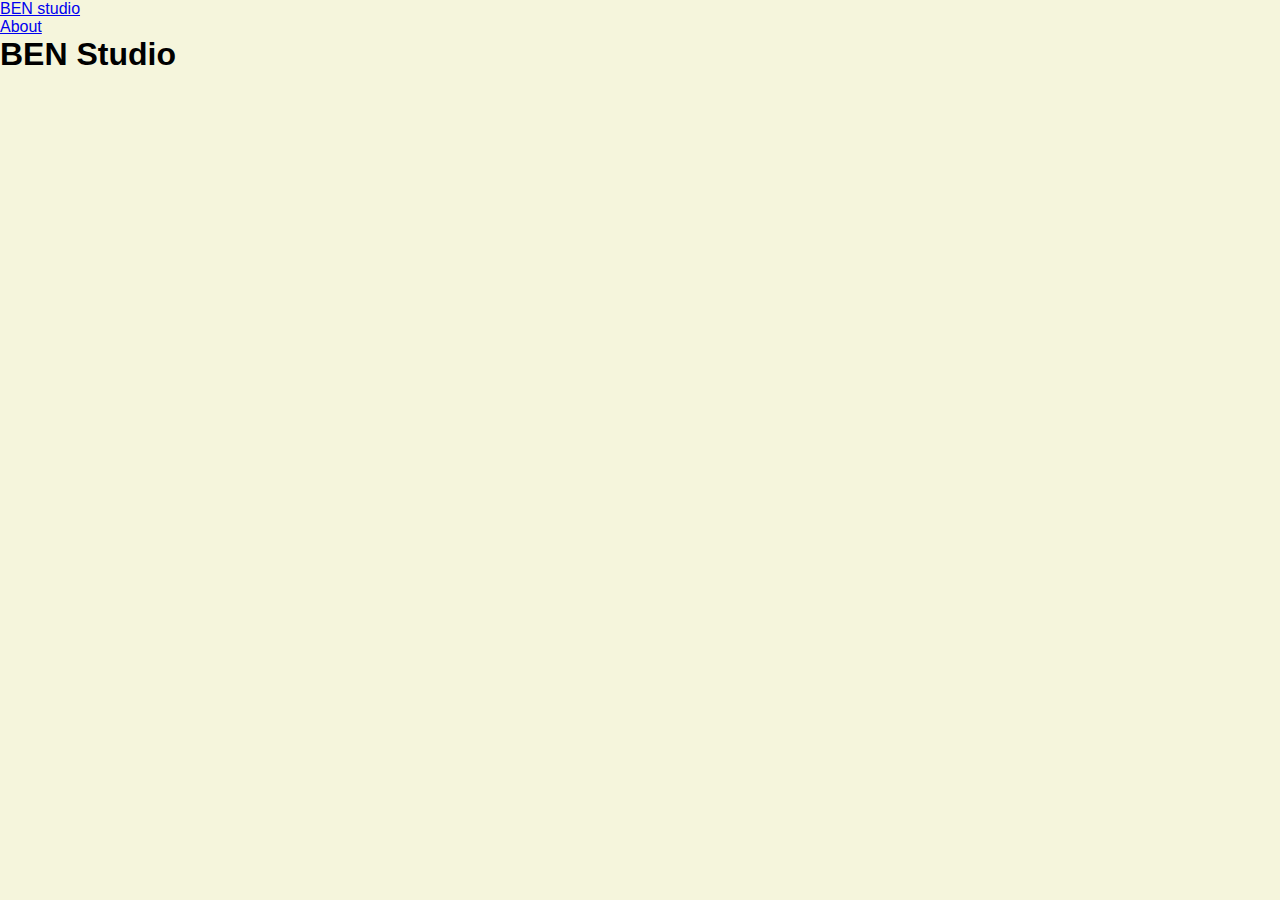
==== website/index.html @ 1950bb91 "website setup" ====
<!DOCTYPE html>
<html lang="en">
  <head>
    <meta charset="UTF-8" />
    <meta name="viewport" content="width=device-width, initial-scale=1.0" />
    <meta http-equiv="X-UA-Compatible" content="ie=edge" />

    <!-- CSS stylesheet(s) -->
    <link rel="stylesheet" type="text/css" href="css/main.css" />
    <title>BEN studio</title>
  </head>
  <body>
    <!-- nav div -->

    <div id="logo">
      <a href="index.html">BEN studio</a>
    </div>

    <nav id="menu">
      <a href="about.html">About</a>
    </nav>

    <!-- header div -->
    <header>
      <section class="largeHeader">
        <h1>BEN Studio</h1>
      </section>
    </header>
  </body>
</html>
---- website/css/main.css ----
/* Import typeface */
@import url("https://fonts.googleapis.com/css2?family=Roboto+Condensed:wght@300;400;700&family=Roboto+Mono:wght@400;500&family=Roboto:wght@500;700&display=swap");

/* page reset */
* {
  padding: 0;
  margin: 0;
  box-sizing: border-box;

  background-color: beige;
  font-family: sans-serif, "Roboto";
}
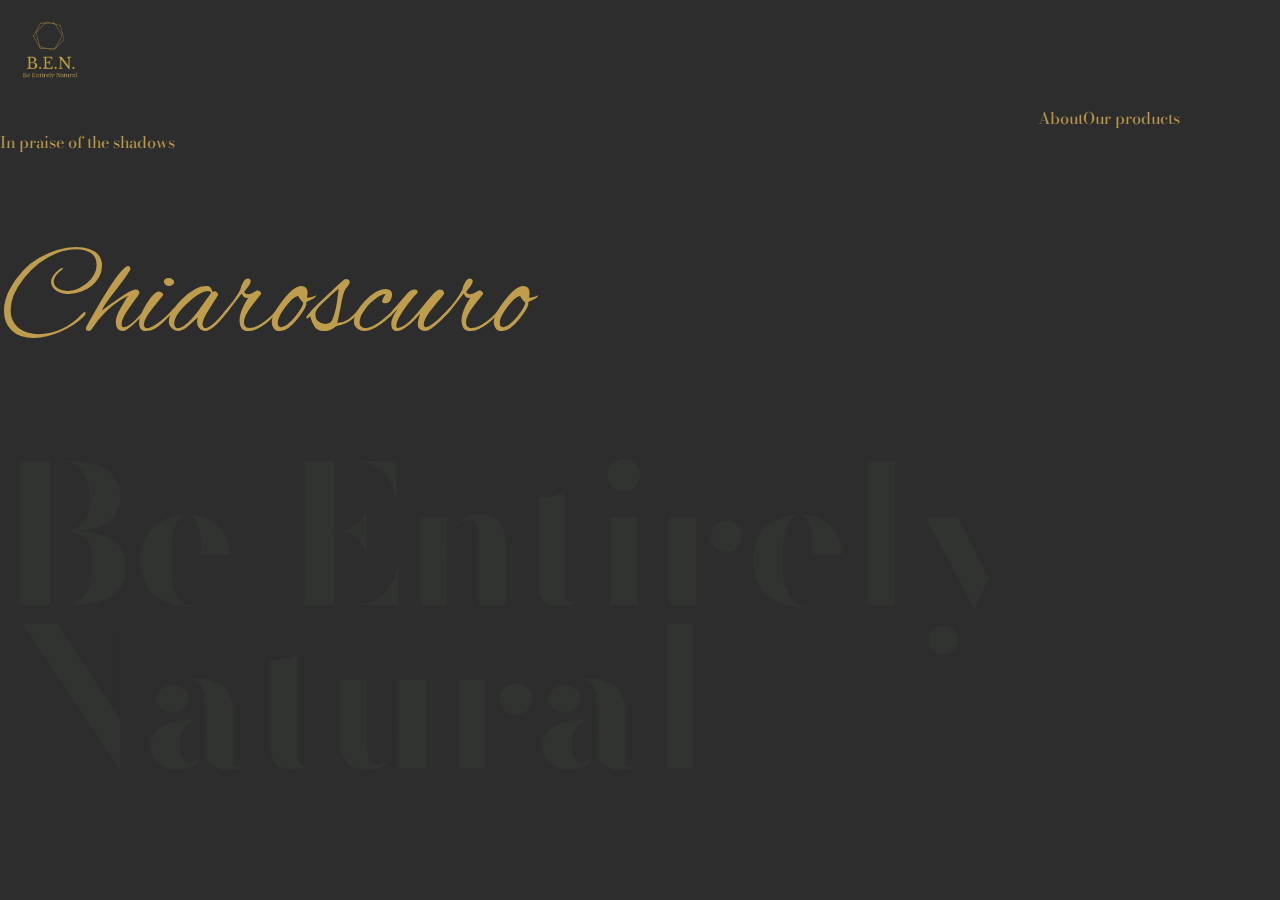
==== commit 800a27dd: "Finalise style" ====
--- a/website/index.html
+++ b/website/index.html
@@ -7,23 +7,37 @@
 
     <!-- CSS stylesheet(s) -->
     <link rel="stylesheet" type="text/css" href="css/main.css" />
+
+    <link rel="icon" type="image/png" href="assets/favicon.png" />
+
     <title>BEN studio</title>
   </head>
   <body>
     <!-- nav div -->
-
     <div id="logo">
-      <a href="index.html">BEN studio</a>
+      <a href="index.html"
+        ><img
+          src="assets/logo.png"
+          alt="logo image"
+          width="100px"
+          height="100px"
+      /></a>
     </div>
-
     <nav id="menu">
       <a href="about.html">About</a>
+      <a href="product.html">Our products</a>
     </nav>
 
     <!-- header div -->
     <header>
       <section class="largeHeader">
-        <h1>BEN Studio</h1>
+        <p>In praise of the shadows</p>
+
+        <h1>Chiaroscuro</h1>
+        <h2 id="bkgText">
+          Be Entirely <br />
+          Natural
+        </h2>
       </section>
     </header>
   </body>
--- a/website/css/main.css
+++ b/website/css/main.css
@@ -1,5 +1,5 @@
 /* Import typeface */
-@import url("https://fonts.googleapis.com/css2?family=Roboto+Condensed:wght@300;400;700&family=Roboto+Mono:wght@400;500&family=Roboto:wght@500;700&display=swap");
+@import url("https://fonts.googleapis.com/css2?family=Alex+Brush&family=Bodoni+Moda:ital,wght@0,400;0,500;0,600;0,700;0,800;0,900;1,400;1,500;1,600;1,700;1,800;1,900&display=swap");
 
 /* page reset */
 * {
@@ -7,6 +7,58 @@
   margin: 0;
   box-sizing: border-box;
 
-  background-color: beige;
-  font-family: sans-serif, "Roboto";
+  background-color: #2c2d2c; /* dark grey */
+  font-family: "Bodoni Moda", serif;
 }
+
+nav {
+  display: flex;
+  align-items: center;
+  justify-content: flex-end;
+  margin-left: 100px;
+  margin-right: 100px;
+}
+
+#logo {
+  justify-content: flex-start;
+  z-index: -1;
+}
+
+nav a:link {
+  color: #bf9d4c; /* gold */
+  text-decoration: none;
+  font-weight: 200;
+}
+
+nav a:visited {
+  color: #bf9d4c; /* gold */
+  text-decoration: none;
+}
+nav a:hover {
+  color: #bf9d4c; /* gold */
+  text-decoration: underline;
+}
+
+.largeHeader {
+  display: grid;
+  text-decoration: none;
+  width: 100%;
+  height: 80vh;
+}
+
+.largeHeader h1 {
+  font-size: 8rem;
+  font-weight: normal;
+  font-family: "Alex Brush", cursive;
+  color: #bf9d4c; /* gold */
+}
+
+.largeHeader p {
+  color: #bf9d4c; /* gold */
+}
+
+#bkgText {
+  line-height: 85%;
+  font-size: 12rem;
+  color: rgba(141, 161, 115, 0.06);
+}
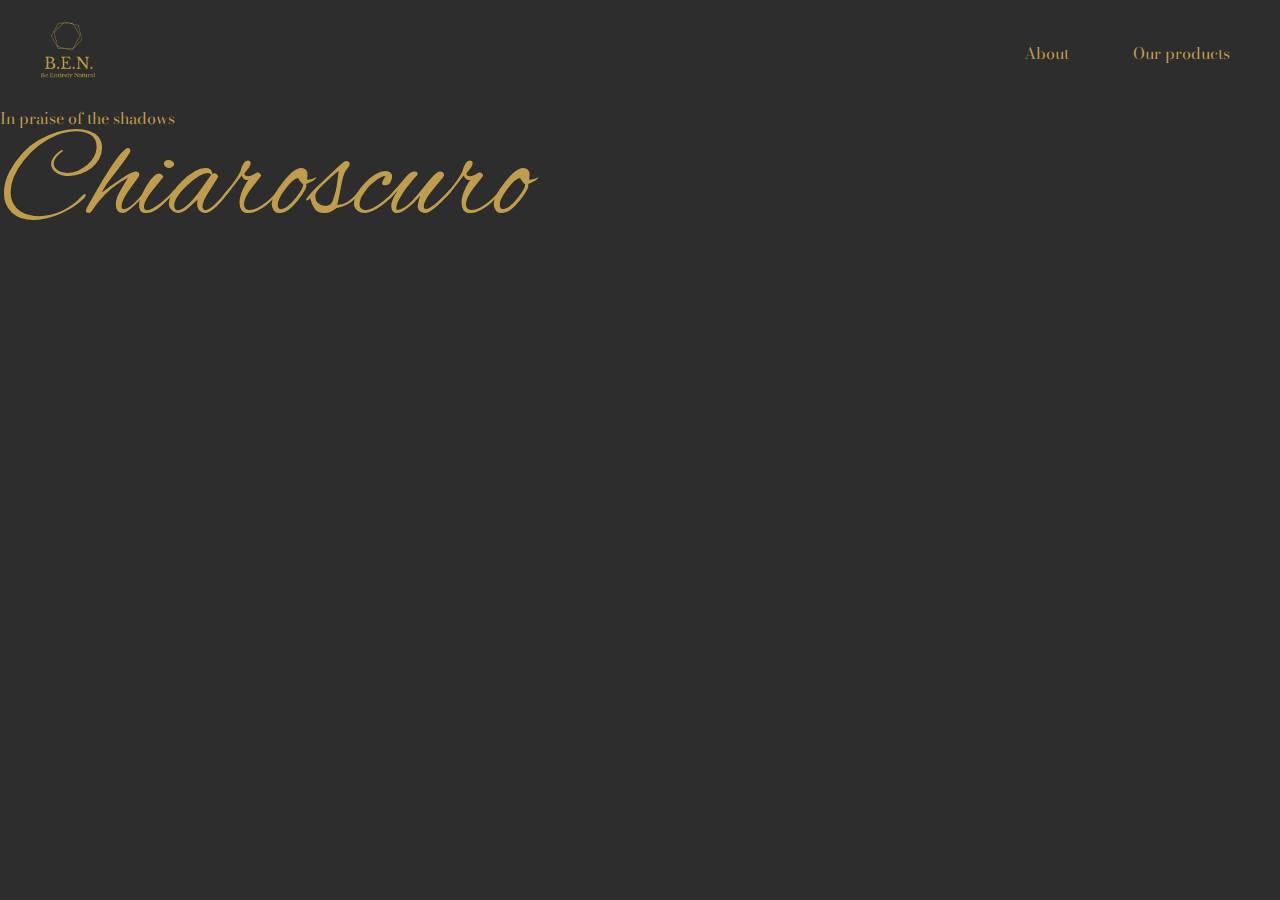
==== commit f0c484fa: "added background" ====
--- a/website/index.html
+++ b/website/index.html
@@ -14,30 +14,36 @@
   </head>
   <body>
     <!-- nav div -->
-    <div id="logo">
-      <a href="index.html"
-        ><img
-          src="assets/logo.png"
-          alt="logo image"
-          width="100px"
-          height="100px"
-      /></a>
-    </div>
-    <nav id="menu">
-      <a href="about.html">About</a>
-      <a href="product.html">Our products</a>
+
+    <nav>
+      <div id="menu">
+        <div id="logo">
+          <a href="index.html"
+            ><img
+              src="assets/logo.png"
+              alt="logo image"
+              width="100px"
+              height="100px"
+          /></a>
+        </div>
+        <ul>
+          <li>
+            <a href="about.html">About</a>
+          </li>
+          <li>
+            <a href="product.html">Our products</a>
+          </li>
+        </ul>
+      </div>
     </nav>
 
     <!-- header div -->
     <header>
       <section class="largeHeader">
+        <!-- <img id="bkgText" src="assets/bkg_text.svg" alt="Be Entirely Natural" /> -->
         <p>In praise of the shadows</p>
 
         <h1>Chiaroscuro</h1>
-        <h2 id="bkgText">
-          Be Entirely <br />
-          Natural
-        </h2>
       </section>
     </header>
   </body>
--- a/website/css/main.css
+++ b/website/css/main.css
@@ -7,23 +7,37 @@
   margin: 0;
   box-sizing: border-box;
 
-  background-color: #2c2d2c; /* dark grey */
+  /*dark grey */
   font-family: "Bodoni Moda", serif;
 }
 
-nav {
-  display: flex;
-  align-items: center;
-  justify-content: flex-end;
-  margin-left: 100px;
-  margin-right: 100px;
+body {
+  background-color: #2c2d2c;
 }
 
 #logo {
+  margin-right: 70%;
   justify-content: flex-start;
   z-index: -1;
 }
 
+#menu {
+  display: flex;
+  align-items: center;
+  justify-content: flex-end;
+}
+
+ul {
+  list-style-type: none;
+  margin: 0;
+  padding: 0;
+}
+
+li {
+  margin-left: 10px;
+  margin-right: 50px;
+  display: inline;
+}
 nav a:link {
   color: #bf9d4c; /* gold */
   text-decoration: none;
@@ -41,24 +55,25 @@
 
 .largeHeader {
   display: grid;
+  background-image: url("/assets/bkg_text.svg");
+  background-repeat: no-repeat;
+
   text-decoration: none;
   width: 100%;
-  height: 80vh;
+  height: 70vh;
 }
 
 .largeHeader h1 {
+  position: absolute;
   font-size: 8rem;
   font-weight: normal;
   font-family: "Alex Brush", cursive;
   color: #bf9d4c; /* gold */
 }
-
 .largeHeader p {
   color: #bf9d4c; /* gold */
 }
 
 #bkgText {
-  line-height: 85%;
-  font-size: 12rem;
-  color: rgba(141, 161, 115, 0.06);
+  z-index: -6;
 }
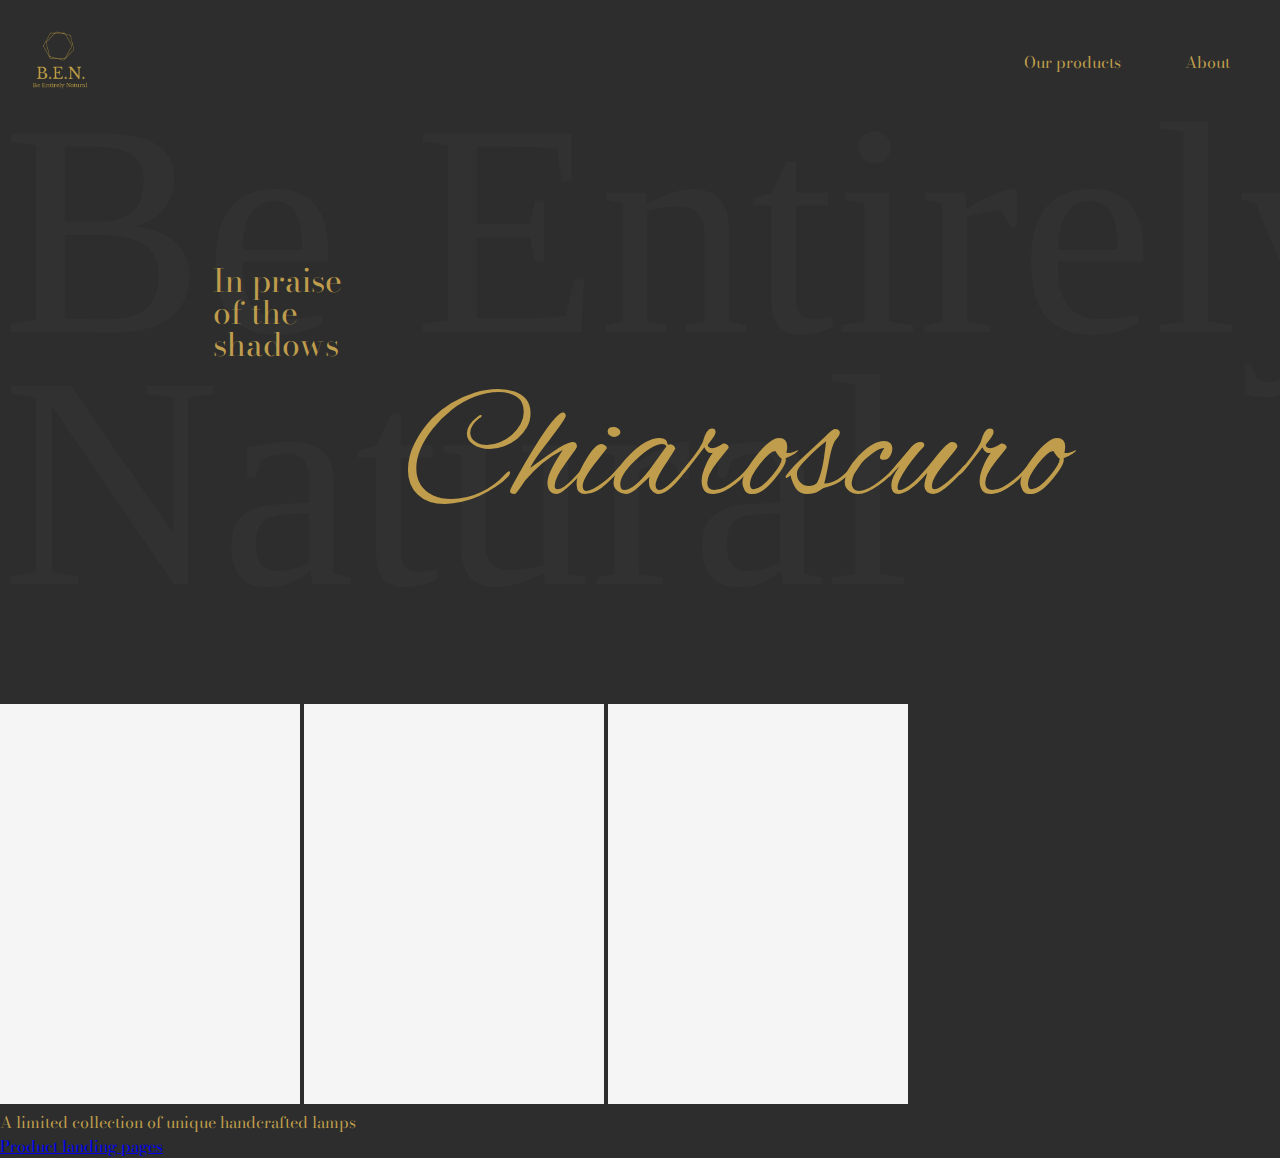
==== commit 17fb2e46: "landing pages" ====
--- a/website/index.html
+++ b/website/index.html
@@ -15,23 +15,25 @@
   <body>
     <!-- nav div -->
 
+    <div id="logo">
+      <a href="index.html"
+        ><img
+          src="assets/logo.png"
+          alt="logo image"
+          width="100px"
+          height="100px"
+        />
+      </a>
+    </div>
+
     <nav>
       <div id="menu">
-        <div id="logo">
-          <a href="index.html"
-            ><img
-              src="assets/logo.png"
-              alt="logo image"
-              width="100px"
-              height="100px"
-          /></a>
-        </div>
         <ul>
           <li>
-            <a href="about.html">About</a>
+            <a href="product.html">Our products</a>
           </li>
           <li>
-            <a href="product.html">Our products</a>
+            <a href="about.html">About</a>
           </li>
         </ul>
       </div>
@@ -40,11 +42,28 @@
     <!-- header div -->
     <header>
       <section class="largeHeader">
-        <!-- <img id="bkgText" src="assets/bkg_text.svg" alt="Be Entirely Natural" /> -->
-        <p>In praise of the shadows</p>
+        <img id="bkgText" src="assets/bkg_text.svg" alt="Be Entirely Natural" />
+
+        <p>
+          In praise <br />
+          of the <br />
+          shadows
+        </p>
 
         <h1>Chiaroscuro</h1>
       </section>
     </header>
+
+    <!-- product section -->
+    <section class="productSection">
+      <img id="lamp3" src="assets/placeholderImg.png" alt="" />
+      <img id="lamp2" src="assets/placeholderImg.png" alt="" />
+      <img id="lamp3" src="assets/placeholderImg.png" alt="" />
+      <p>A limited collection of unique handcrafted lamps</p>
+    </section>
+
+    <footer>
+      <a href="houyi_landpage.html"> Product landing pages </a>
+    </footer>
   </body>
 </html>
--- a/website/css/main.css
+++ b/website/css/main.css
@@ -16,12 +16,16 @@
 }
 
 #logo {
-  margin-right: 70%;
+  position: absolute;
+  left: 10px;
+  top: 10px;
+
   justify-content: flex-start;
-  z-index: -1;
+  z-index: 99;
 }
 
 #menu {
+  margin-top: 50px;
   display: flex;
   align-items: center;
   justify-content: flex-end;
@@ -55,25 +59,134 @@
 
 .largeHeader {
   display: grid;
-  background-image: url("/assets/bkg_text.svg");
-  background-repeat: no-repeat;
-
-  text-decoration: none;
+  grid-template-columns: 1fr 1fr 1fr 1fr 1fr 1fr;
+  grid-template-rows: 1fr 1fr 1fr 1fr;
   width: 100%;
   height: 70vh;
 }
 
 .largeHeader h1 {
-  position: absolute;
-  font-size: 8rem;
   font-weight: normal;
   font-family: "Alex Brush", cursive;
   color: #bf9d4c; /* gold */
+
+  grid-column: 3/6;
+  grid-row: 3/4;
+
+  display: flex;
+  align-items: flex-end;
+  justify-content: flex-end;
 }
+
 .largeHeader p {
+  color: #bf9d4c; /* gold */
+  grid-column: 2/3;
+  grid-row: 2/3;
+  line-height: 1em;
+
+  display: flex;
+  align-items: flex-end;
+}
+
+#bkgText {
+  grid-column: 1/7;
+  grid-row: 1/6;
+  /* margin-top: 50px; */
+  z-index: -6;
+}
+
+.productSection p {
   color: #bf9d4c; /* gold */
 }
 
-#bkgText {
-  z-index: -6;
+section.productGrid {
+  margin-top: 100px;
+  width: 100%;
+  min-height: 100vh;
+  height: auto;
+
+  display: flex;
+  flex-flow: row wrap;
 }
+
+.productSection img {
+  width: 300px;
+  height: 400px;
+}
+
+.productSection h1 {
+  margin-bottom: 10%;
+}
+
+/* Media Query
+ */
+
+/* Smartphones (portrait and landscape) ----------- */
+@media only screen and (min-device-width: 320px) and (max-device-width: 480px) {
+  .largeHeader {
+    height: 30vh;
+  }
+
+  .largeHeader h1 {
+    font-size: 3.5rem;
+  }
+
+  .largeHeader p {
+    font-size: 0.75rem;
+  }
+
+  #bkgText {
+    margin-top: 10px;
+  }
+
+  .productGrid figure {
+    flex: 1 100%;
+    margin: 5% 20% 2.5% 20%;
+  }
+}
+
+/* iPads (portrait and landscape) ----------- */
+@media only screen and (min-device-width: 768px) and (max-device-width: 1024px) {
+  .largeHeader {
+    height: 30vh;
+  }
+
+  .largeHeader h1 {
+    font-size: 6rem;
+  }
+
+  .largeHeader p {
+    font-size: 1.5rem;
+  }
+
+  #bkgText {
+    margin-top: 20px;
+  }
+
+  #ProductHeader {
+    margin-top: 300px;
+    margin-bottom: 100px;
+  }
+  .productGrid figure {
+    flex: 1 30%;
+    margin: 5% 1% 5% 1%;
+  }
+}
+
+/* Desktops and laptops ----------- */
+@media only screen and (min-width: 1224px) {
+  .largeHeader h1 {
+    font-size: 10rem;
+  }
+
+  .largeHeader p {
+    font-size: 2rem;
+  }
+}
+
+/* Large screens ----------- */
+@media only screen and (min-width: 1824px) {
+  .largeHeader h1 {
+    font-size: 17rem;
+  }
+}
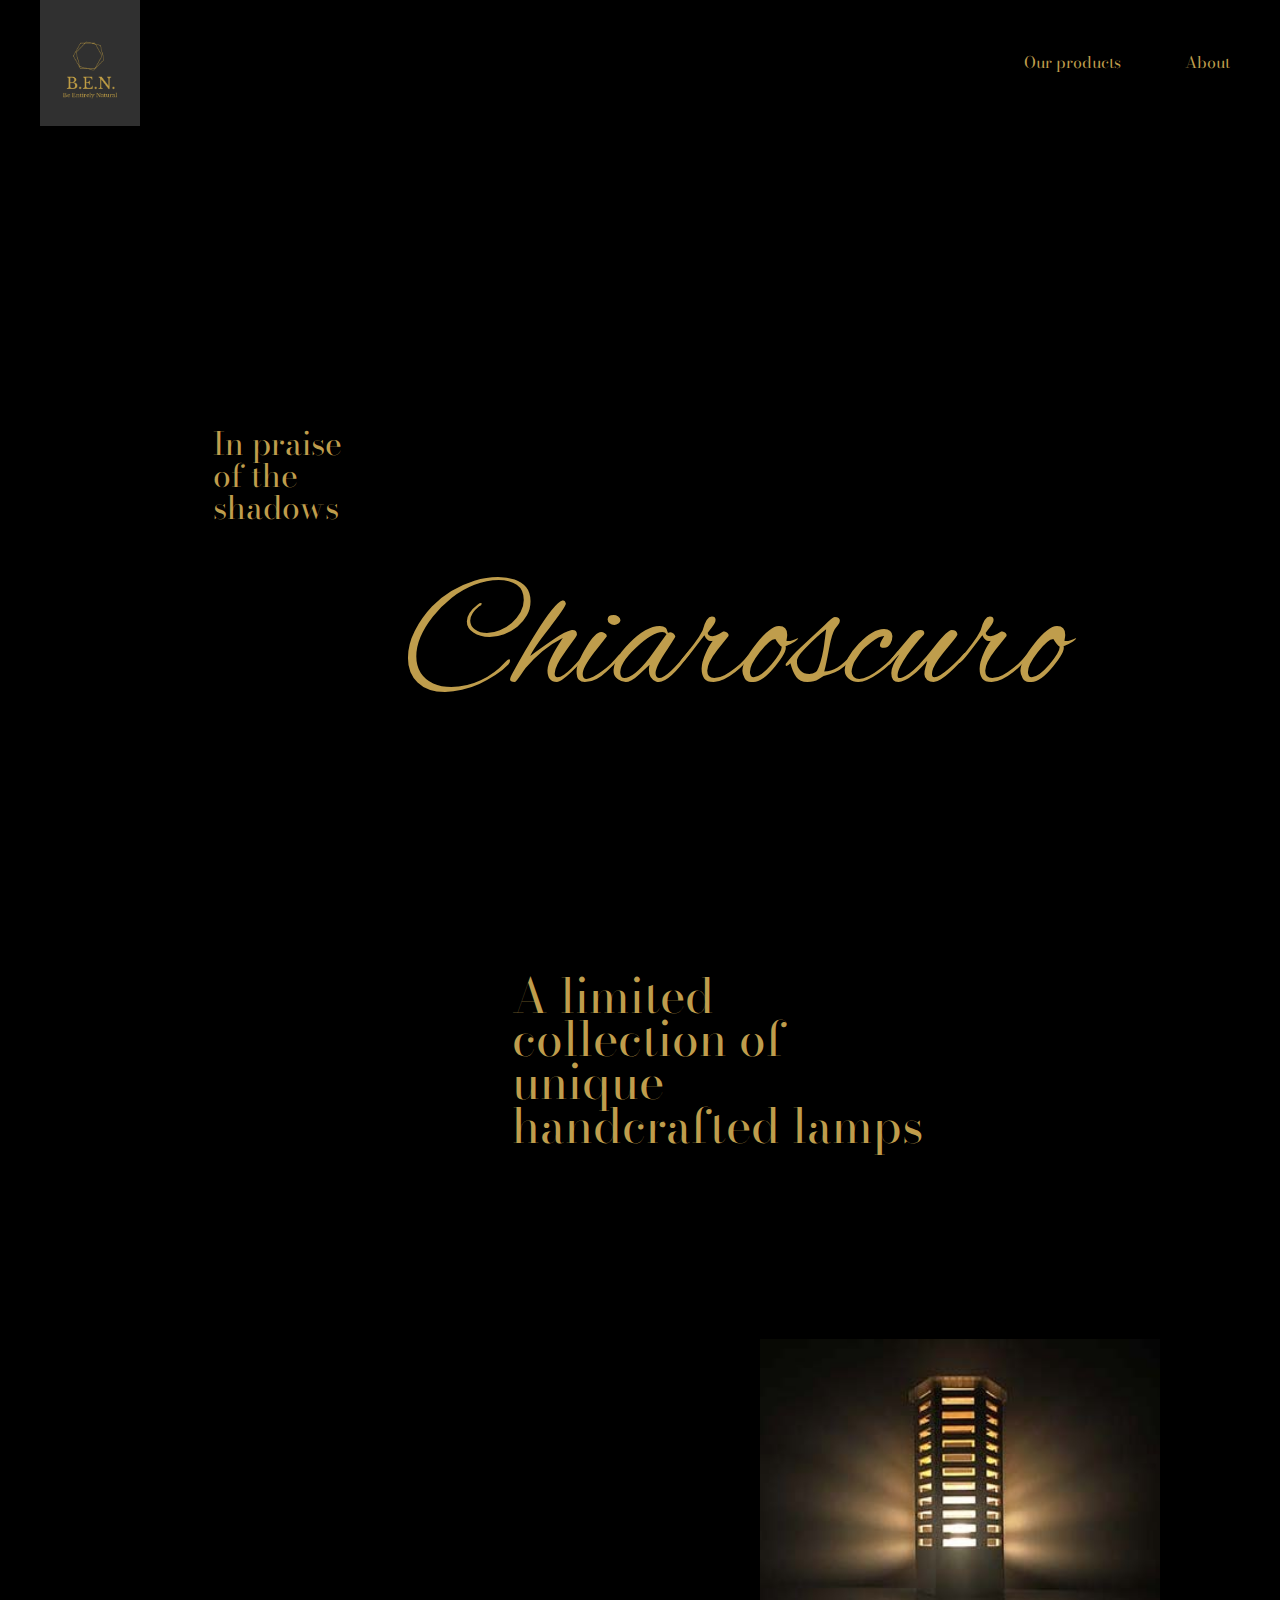
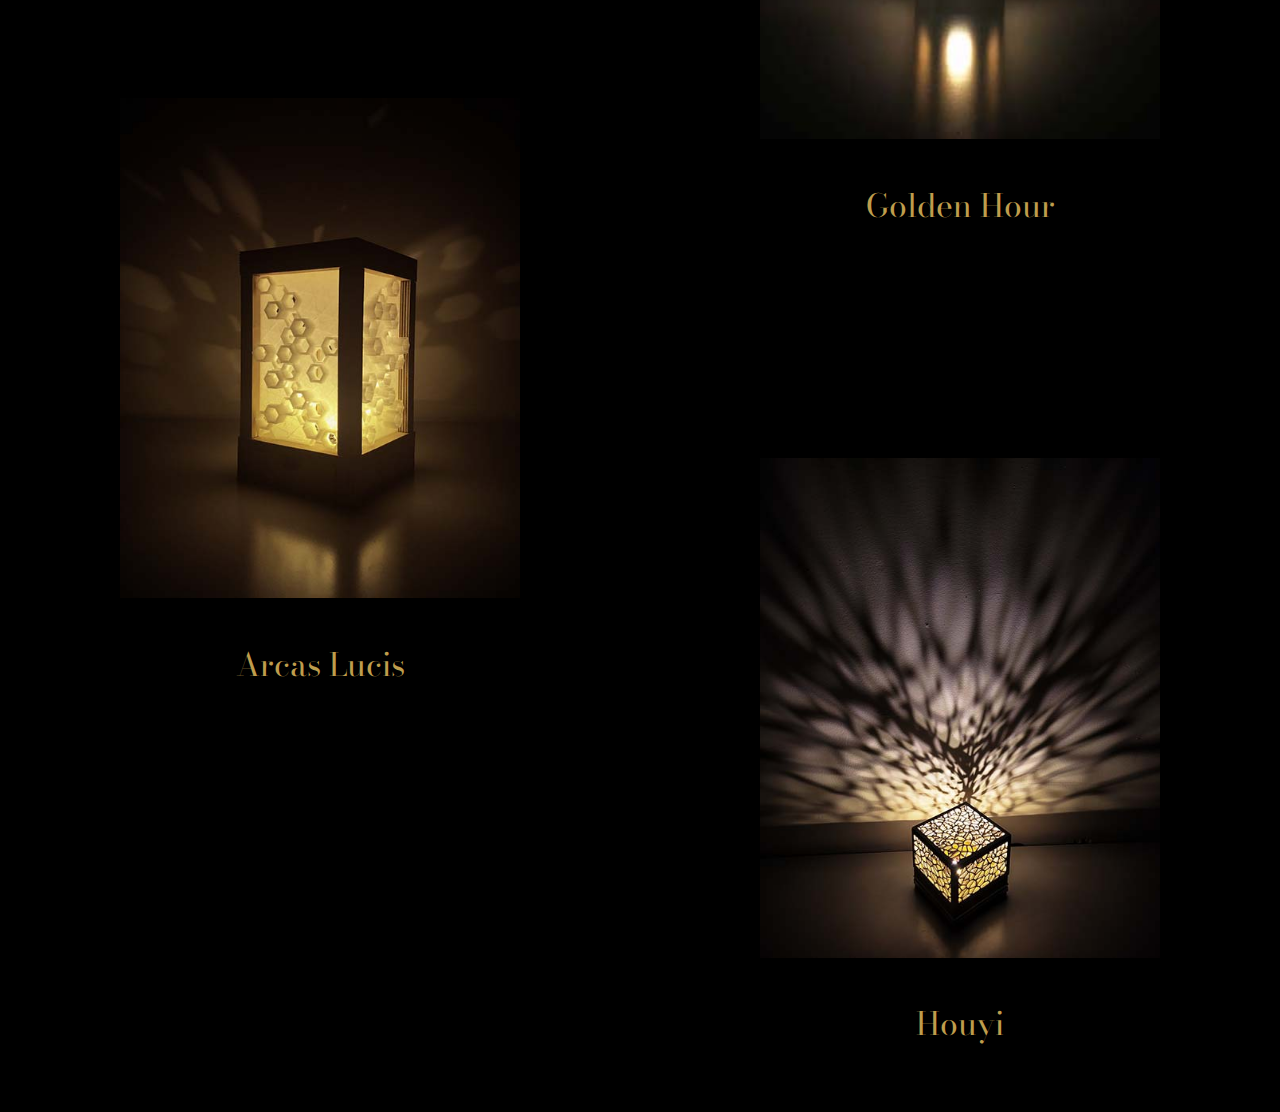
==== commit b4bed350: "updates" ====
--- a/website/index.html
+++ b/website/index.html
@@ -42,7 +42,7 @@
     <!-- header div -->
     <header>
       <section class="largeHeader">
-        <img id="bkgText" src="assets/bkg_text.svg" alt="Be Entirely Natural" />
+        <!-- <img id="bkgText" src="assets/bkg_text.svg" alt="Be Entirely Natural" /> -->
 
         <p>
           In praise <br />
@@ -56,14 +56,35 @@
 
     <!-- product section -->
     <section class="productSection">
-      <img id="lamp3" src="assets/placeholderImg.png" alt="" />
-      <img id="lamp2" src="assets/placeholderImg.png" alt="" />
-      <img id="lamp3" src="assets/placeholderImg.png" alt="" />
-      <p>A limited collection of unique handcrafted lamps</p>
+      <p>
+        A limited <br />
+        collection of <br />unique <br />handcrafted lamps
+      </p>
+
+      <div class="pics">
+        <figure id="golden">
+          <a href="goldenHour.html">
+            <img src="assets/lamp7.jpg" alt="Golden Hour lamp image" />
+            <figcaption>Golden Hour</figcaption>
+          </a>
+        </figure>
+
+        <figure id="arcas">
+          <a href="arcasLucis.html">
+            <img src="assets/lamp6.jpg" alt="Arcas Lucis lamp image" />
+            <figcaption>Arcas Lucis</figcaption>
+          </a>
+        </figure>
+
+        <figure id="houyi">
+          <a href="houyi.html">
+            <img src="assets/lamp2.jpg" alt="Houyi lamp image" />
+            <figcaption>Houyi</figcaption>
+          </a>
+        </figure>
+      </div>
     </section>
 
-    <footer>
-      <a href="houyi_landpage.html"> Product landing pages </a>
-    </footer>
+    <footer></footer>
   </body>
 </html>
--- a/website/css/main.css
+++ b/website/css/main.css
@@ -12,13 +12,14 @@
 }
 
 body {
-  background-color: #2c2d2c;
+  background-color: black;
 }
 
 #logo {
   position: absolute;
-  left: 10px;
-  top: 10px;
+  left: 5px;
+  top: 0px;
+  padding-top: 20px;
 
   justify-content: flex-start;
   z-index: 99;
@@ -42,17 +43,17 @@
   margin-right: 50px;
   display: inline;
 }
-nav a:link {
+a:link {
   color: #bf9d4c; /* gold */
   text-decoration: none;
   font-weight: 200;
 }
 
-nav a:visited {
+a:visited {
   color: #bf9d4c; /* gold */
   text-decoration: none;
 }
-nav a:hover {
+a:hover {
   color: #bf9d4c; /* gold */
   text-decoration: underline;
 }
@@ -97,25 +98,12 @@
 
 .productSection p {
   color: #bf9d4c; /* gold */
-}
-
-section.productGrid {
-  margin-top: 100px;
-  width: 100%;
-  min-height: 100vh;
-  height: auto;
-
-  display: flex;
-  flex-flow: row wrap;
-}
-
-.productSection img {
-  width: 300px;
-  height: 400px;
-}
-
-.productSection h1 {
-  margin-bottom: 10%;
+  line-height: 0.9;
+}
+
+.pics figcaption {
+  text-align: center;
+  color: #bf9d4c; /* gold */
 }
 
 /* Media Query
@@ -124,7 +112,9 @@
 /* Smartphones (portrait and landscape) ----------- */
 @media only screen and (min-device-width: 320px) and (max-device-width: 480px) {
   .largeHeader {
-    height: 30vh;
+    height: 40vh;
+    background-image: url("/assets/bkg_text_mobile.svg");
+    background-repeat: no-repeat;
   }
 
   .largeHeader h1 {
@@ -139,16 +129,45 @@
     margin-top: 10px;
   }
 
-  .productGrid figure {
+  .pics img {
+    width: 300px;
+    height: 400px;
+  }
+
+  .pics figure {
+    display: flex;
+    align-items: center;
+    justify-content: center;
+
+    flex-flow: row wrap;
     flex: 1 100%;
-    margin: 5% 20% 2.5% 20%;
+    margin: 5% 2.5% 5% 2.5%;
+  }
+
+  .pics figcaption {
+    text-align: center;
+    color: #bf9d4c; /* gold */
+    padding: 2.5%;
   }
 }
 
 /* iPads (portrait and landscape) ----------- */
 @media only screen and (min-device-width: 768px) and (max-device-width: 1024px) {
+  body {
+    background-image: url("/assets/bkg_home.jpg");
+    background-repeat: no-repeat;
+  }
+
+  #logo {
+    background: #303030;
+    left: 40px;
+  }
+
   .largeHeader {
-    height: 30vh;
+    height: 70vh;
+    width: 100%;
+    background-image: url("/assets/bkg_text_medium.svg");
+    background-repeat: no-repeat;
   }
 
   .largeHeader h1 {
@@ -171,10 +190,70 @@
     flex: 1 30%;
     margin: 5% 1% 5% 1%;
   }
+
+  .productSection p {
+    font-size: 2rem;
+    text-align: left;
+    margin-left: 40%;
+  }
+
+  .pics {
+    display: grid;
+    grid-template-columns: 1fr 1fr;
+    grid-template-rows: 1fr 1fr 1fr 1fr;
+    font-size: 1.8rem;
+  }
+
+  .pics figcaption {
+    margin-top: 5%;
+  }
+
+  .pics figure {
+    margin: 10% 5% 10% 5%;
+    text-align: center;
+  }
+
+  #golden {
+    grid-column: 2/3;
+    grid-row: 1/3;
+  }
+
+  #arcas {
+    grid-column: 1/2;
+    grid-row: 2/4;
+  }
+
+  #houyi {
+    grid-column: 2/3;
+    grid-row: 3/5;
+  }
+
+  #golden img,
+  #arcas img,
+  #houyi img {
+    width: 100%;
+    height: auto;
+  }
 }
 
 /* Desktops and laptops ----------- */
 @media only screen and (min-width: 1224px) {
+  body {
+    background-image: url("/assets/bkg_home.jpg");
+    background-repeat: no-repeat;
+  }
+
+  #logo {
+    left: 40px;
+    background: #303030;
+  }
+
+  .largeHeader {
+    height: 100vh;
+    background-image: url("/assets/bkg_text_big.svg");
+    background-repeat: no-repeat;
+  }
+
   .largeHeader h1 {
     font-size: 10rem;
   }
@@ -182,11 +261,111 @@
   .largeHeader p {
     font-size: 2rem;
   }
+
+  .pics {
+    display: grid;
+    grid-template-columns: 1fr 1fr;
+    grid-template-rows: 1fr 1fr 1fr 1fr;
+    font-size: 2rem;
+  }
+
+  .pics figure {
+    margin: 10% 5% 10% 5%;
+    text-align: center;
+  }
+
+  #golden {
+    grid-column: 2/3;
+    grid-row: 1/3;
+  }
+
+  #golden img {
+    width: 400px;
+    height: 400px;
+  }
+
+  #arcas {
+    grid-column: 1/2;
+    grid-row: 2/4;
+  }
+
+  #arcas img {
+    width: 400px;
+    height: 500px;
+  }
+
+  #houyi {
+    grid-column: 2/3;
+    grid-row: 3/5;
+  }
+
+  #houyi img {
+    width: 400px;
+    height: 500px;
+  }
+  .pics figcaption {
+    margin-top: 5%;
+  }
+
+  .productSection p {
+    margin-left: 40%;
+    margin-bottom: 10%;
+    font-size: 3rem;
+    text-align: left;
+  }
 }
 
 /* Large screens ----------- */
 @media only screen and (min-width: 1824px) {
+  body {
+    background-image: url("/assets/bkg_home.jpg");
+    background-repeat: no-repeat;
+  }
+
+  .largeHeader {
+    height: 100vh;
+    background-image: url("/assets/bkg_text_big.svg");
+    background-repeat: no-repeat;
+  }
+  #logo {
+    left: 50px;
+    background: #303030;
+  }
   .largeHeader h1 {
     font-size: 17rem;
   }
-}
+
+  .pics figure {
+    flex: 1 23%;
+  }
+
+  #golden {
+    grid-column: 2/3;
+    grid-row: 1/3;
+  }
+
+  #arcas {
+    grid-column: 1/2;
+    grid-row: 2/4;
+  }
+
+  #houyi {
+    grid-column: 2/3;
+    grid-row: 3/5;
+  }
+
+  #golden img,
+  #arcas img,
+  #houyi img {
+    width: 100%;
+    height: auto;
+  }
+
+  .productSection p {
+    margin-left: 40%;
+    margin-bottom: 10%;
+    font-size: 4rem;
+    text-align: left;
+    line-height: 1;
+  }
+}
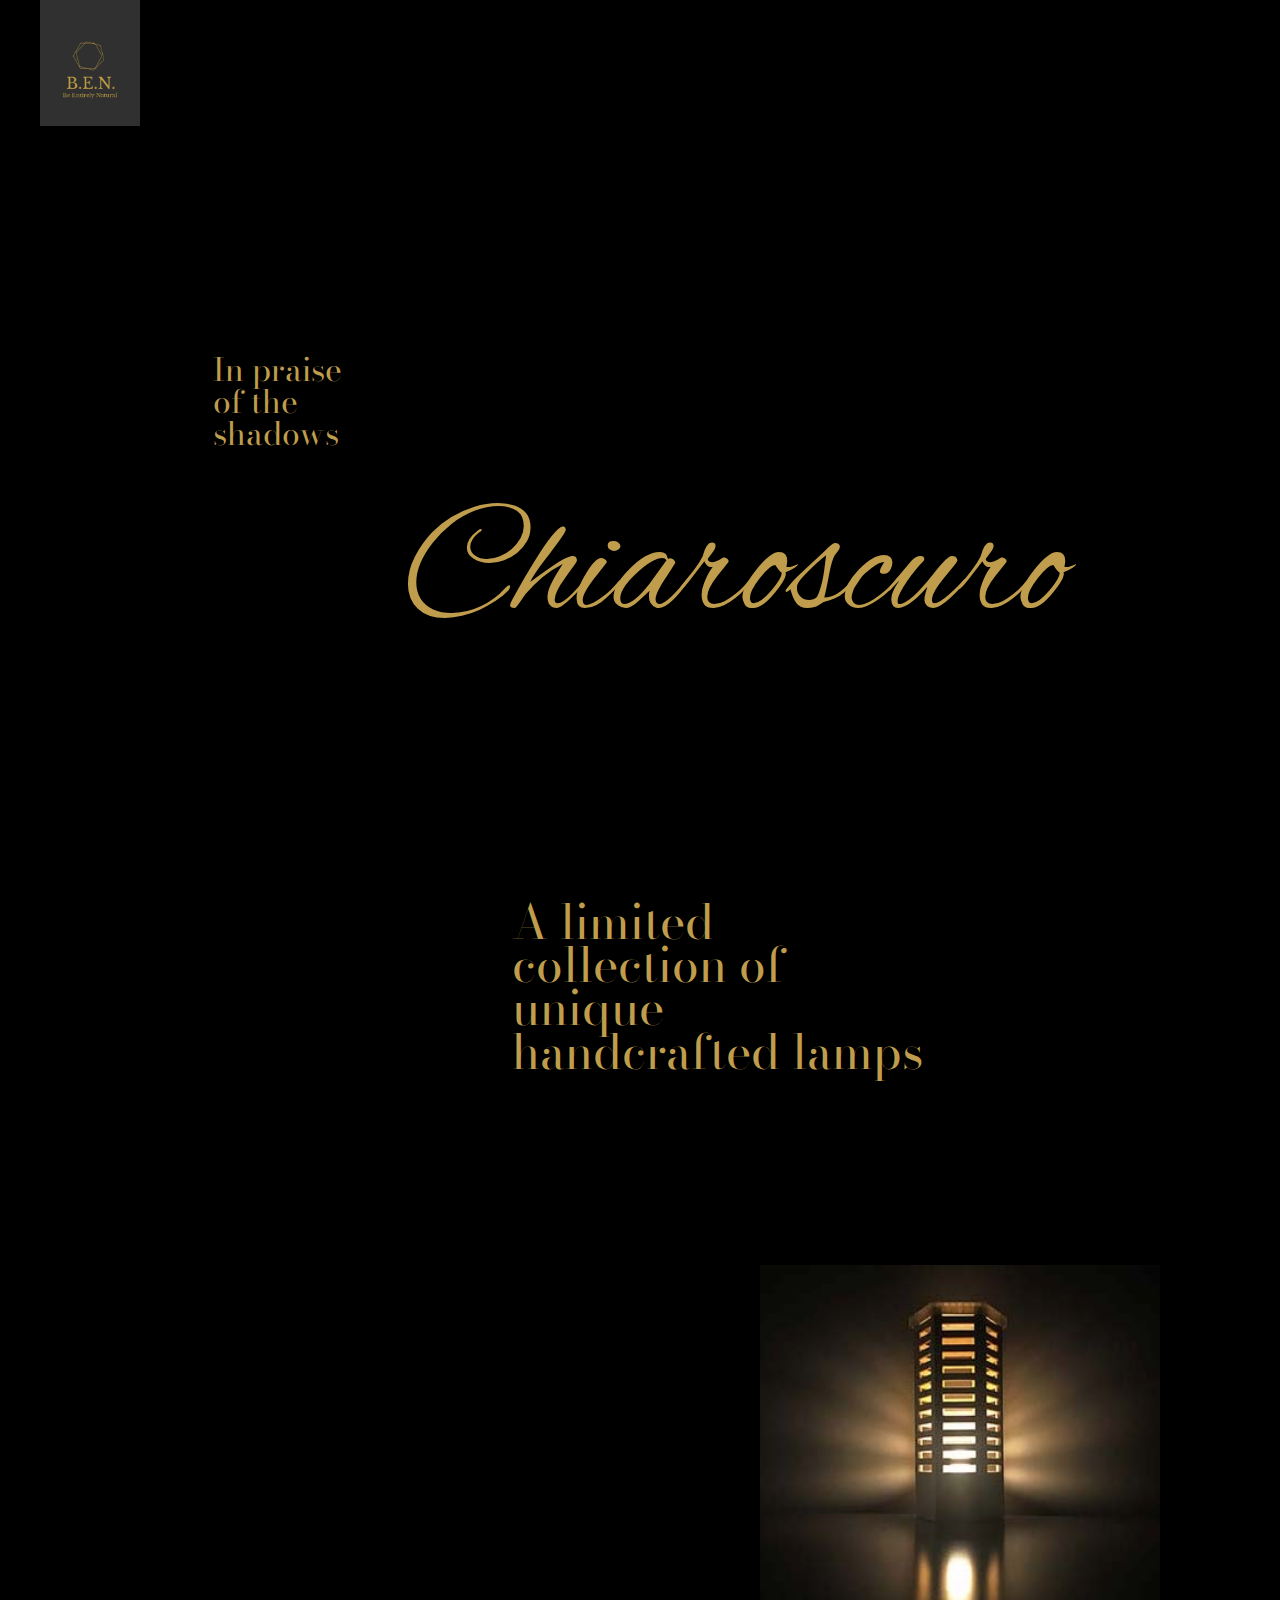
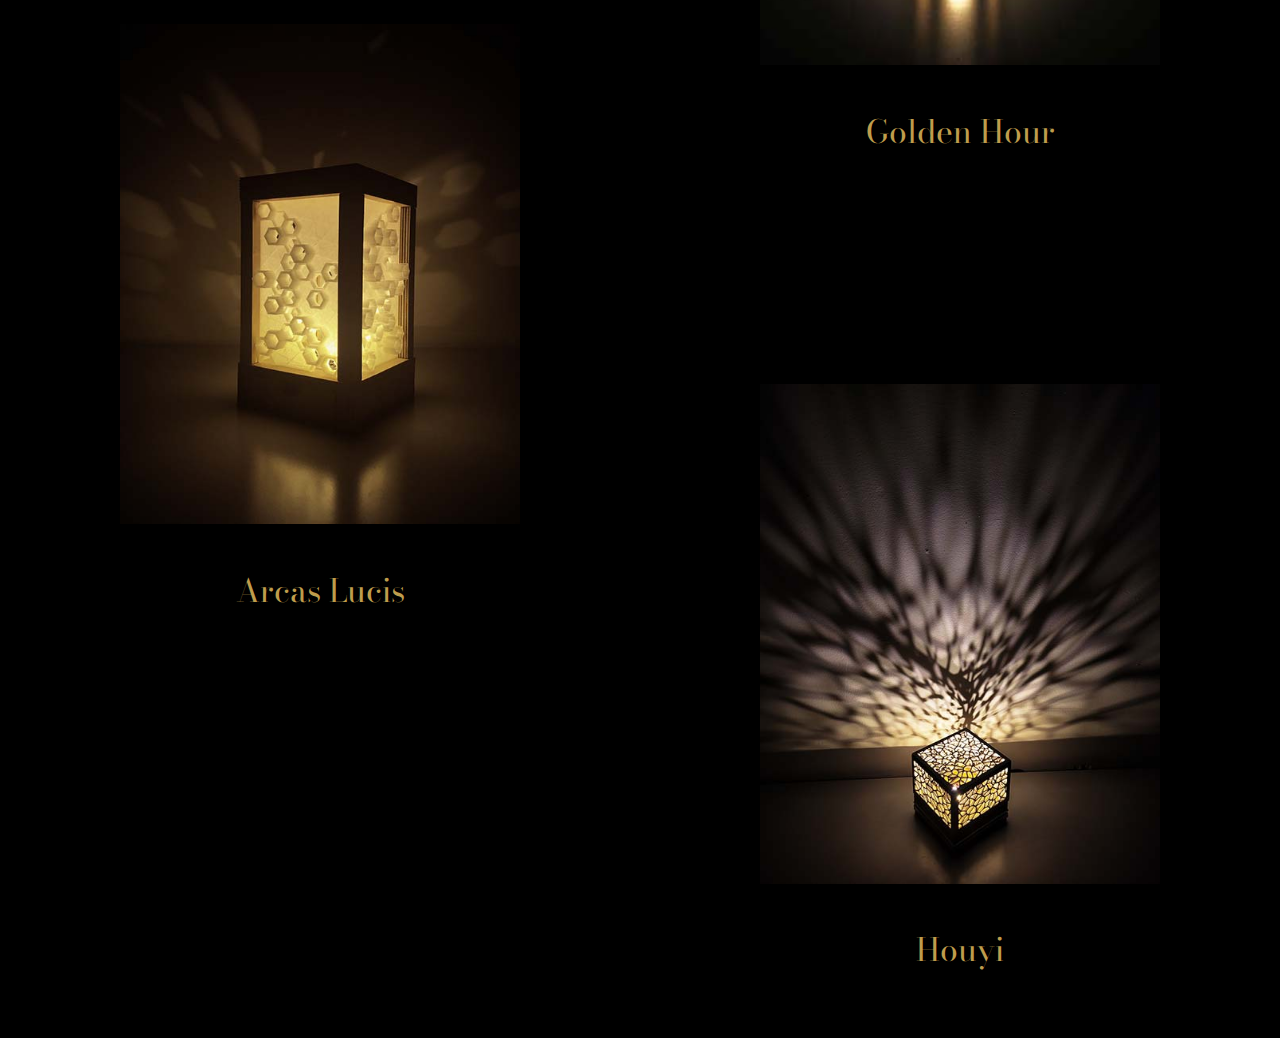
==== commit b46a3813: "added landing pages" ====
--- a/website/index.html
+++ b/website/index.html
@@ -26,7 +26,7 @@
       </a>
     </div>
 
-    <nav>
+    <!-- <nav>
       <div id="menu">
         <ul>
           <li>
@@ -37,7 +37,7 @@
           </li>
         </ul>
       </div>
-    </nav>
+    </nav> -->
 
     <!-- header div -->
     <header>
--- a/website/css/main.css
+++ b/website/css/main.css
@@ -13,6 +13,7 @@
 
 body {
   background-color: black;
+  width: 100%;
 }
 
 #logo {
@@ -43,17 +44,14 @@
   margin-right: 50px;
   display: inline;
 }
-a:link {
+.productSection a:link,
+.productSection a:visited {
   color: #bf9d4c; /* gold */
   text-decoration: none;
   font-weight: 200;
 }
 
-a:visited {
-  color: #bf9d4c; /* gold */
-  text-decoration: none;
-}
-a:hover {
+.productSection a:hover {
   color: #bf9d4c; /* gold */
   text-decoration: underline;
 }
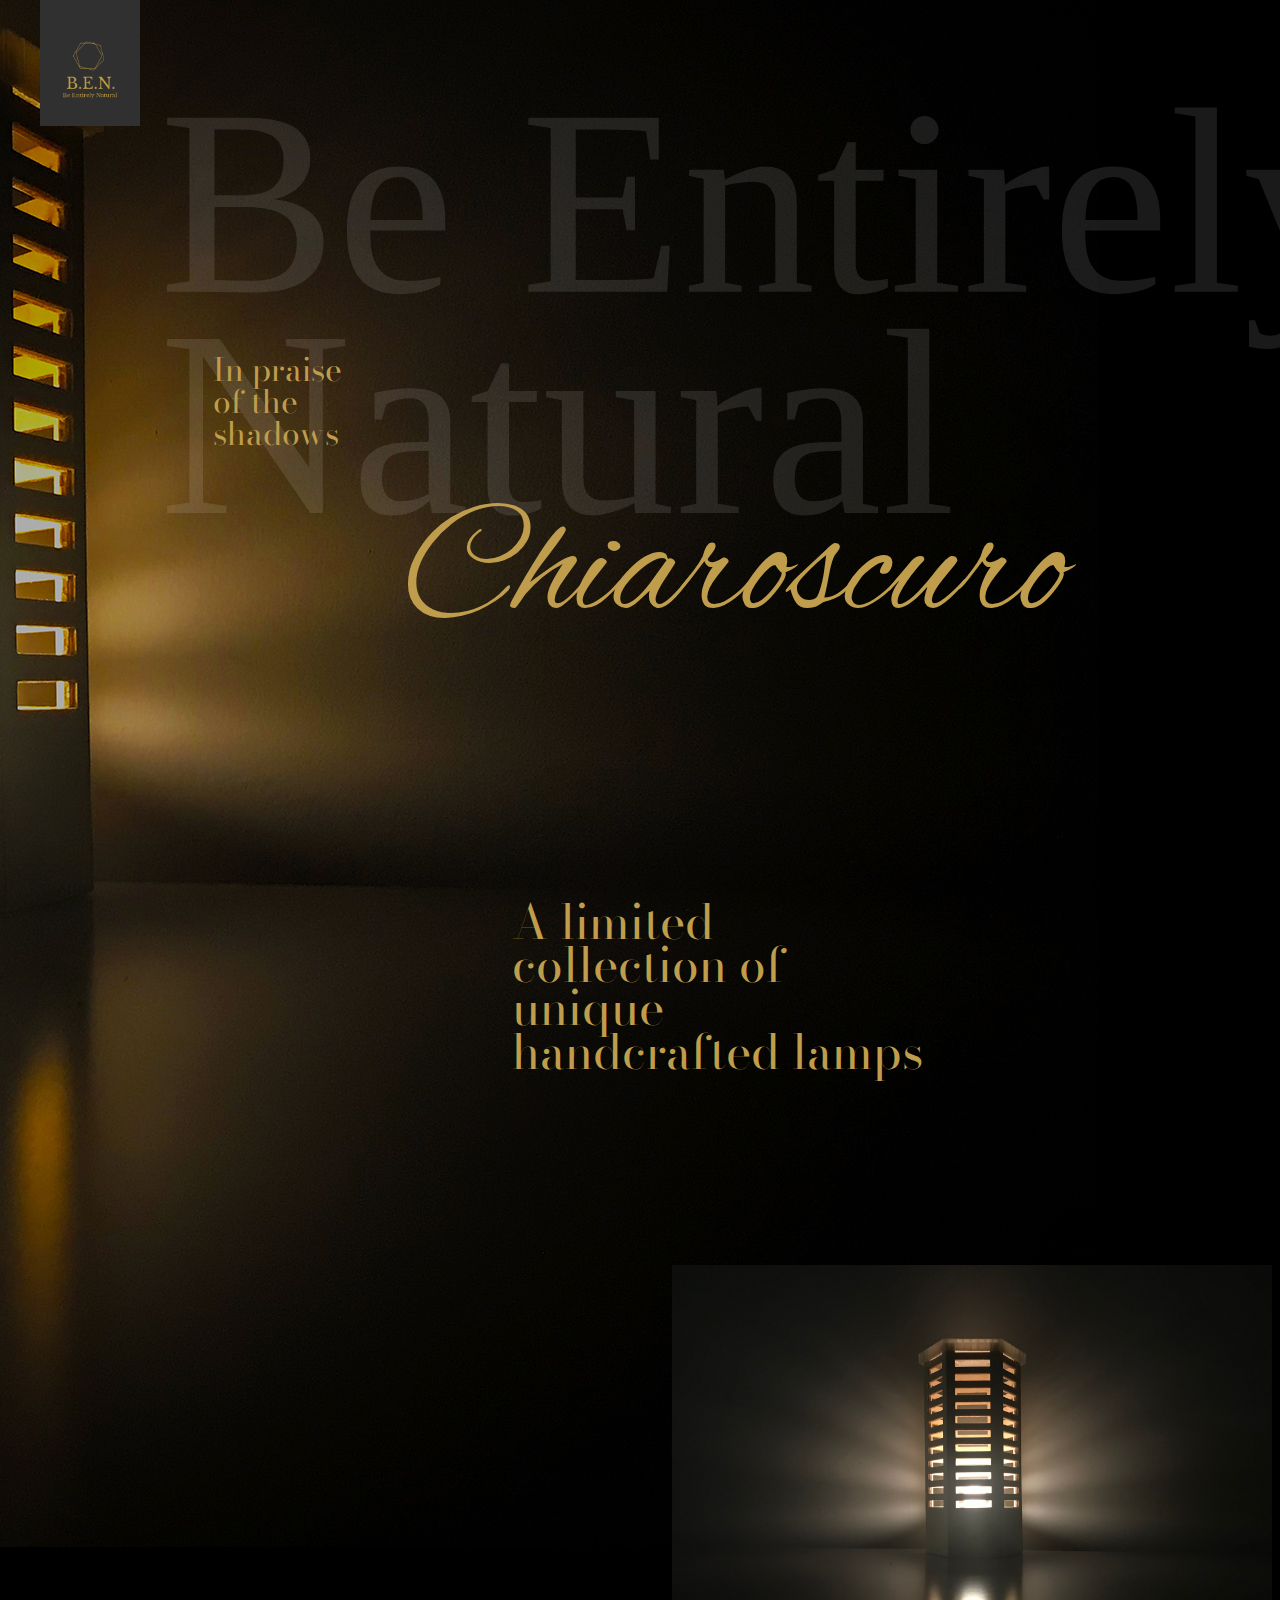
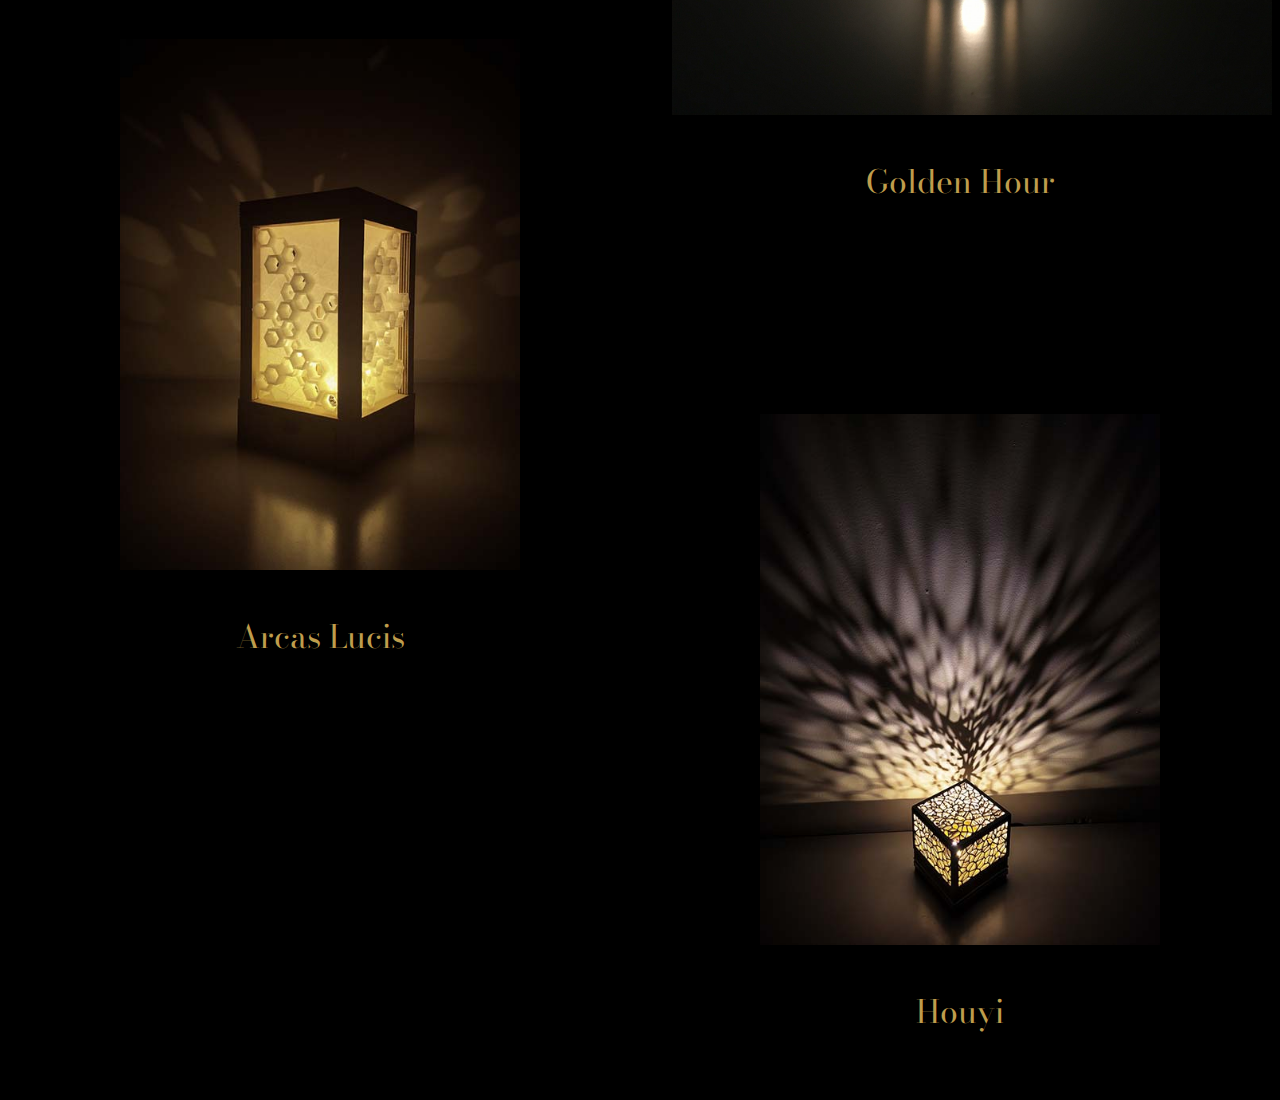
==== commit 14b9cf3e: "fixed lamp golden" ====
--- a/website/index.html
+++ b/website/index.html
@@ -64,7 +64,7 @@
       <div class="pics">
         <figure id="golden">
           <a href="goldenHour.html">
-            <img src="assets/lamp7.jpg" alt="Golden Hour lamp image" />
+            <img src="assets/lamp7.jpeg" alt="Golden Hour lamp image" />
             <figcaption>Golden Hour</figcaption>
           </a>
         </figure>
--- a/website/css/main.css
+++ b/website/css/main.css
@@ -44,6 +44,7 @@
   margin-right: 50px;
   display: inline;
 }
+
 .productSection a:link,
 .productSection a:visited {
   color: #bf9d4c; /* gold */
@@ -111,7 +112,7 @@
 @media only screen and (min-device-width: 320px) and (max-device-width: 480px) {
   .largeHeader {
     height: 40vh;
-    background-image: url("/assets/bkg_text_mobile.svg");
+    background-image: url(../assets/bkg_text_mobile.svg);
     background-repeat: no-repeat;
   }
 
@@ -122,6 +123,9 @@
   .largeHeader p {
     font-size: 0.75rem;
   }
+  .productSection p {
+    padding-left: 40%;
+  }
 
   #bkgText {
     margin-top: 10px;
@@ -129,7 +133,7 @@
 
   .pics img {
     width: 300px;
-    height: 400px;
+    height: auto;
   }
 
   .pics figure {
@@ -152,7 +156,7 @@
 /* iPads (portrait and landscape) ----------- */
 @media only screen and (min-device-width: 768px) and (max-device-width: 1024px) {
   body {
-    background-image: url("/assets/bkg_home.jpg");
+    background-image: url(../assets/bkg_home.jpg);
     background-repeat: no-repeat;
   }
 
@@ -164,7 +168,7 @@
   .largeHeader {
     height: 70vh;
     width: 100%;
-    background-image: url("/assets/bkg_text_medium.svg");
+    background-image: url(../assets/bkg_text_medium.svg);
     background-repeat: no-repeat;
   }
 
@@ -237,7 +241,7 @@
 /* Desktops and laptops ----------- */
 @media only screen and (min-width: 1224px) {
   body {
-    background-image: url("/assets/bkg_home.jpg");
+    background-image: url(../assets/bkg_home.jpg);
     background-repeat: no-repeat;
   }
 
@@ -248,7 +252,7 @@
 
   .largeHeader {
     height: 100vh;
-    background-image: url("/assets/bkg_text_big.svg");
+    background-image: url(../assets/bkg_text_big.svg);
     background-repeat: no-repeat;
   }
 
@@ -278,8 +282,8 @@
   }
 
   #golden img {
-    width: 400px;
-    height: 400px;
+    width: 600px;
+    height: auto;
   }
 
   #arcas {
@@ -289,7 +293,7 @@
 
   #arcas img {
     width: 400px;
-    height: 500px;
+    height: auto;
   }
 
   #houyi {
@@ -299,7 +303,7 @@
 
   #houyi img {
     width: 400px;
-    height: 500px;
+    height: auto;
   }
   .pics figcaption {
     margin-top: 5%;
@@ -316,13 +320,13 @@
 /* Large screens ----------- */
 @media only screen and (min-width: 1824px) {
   body {
-    background-image: url("/assets/bkg_home.jpg");
+    background-image: url(../assets/bkg_home.jpg);
     background-repeat: no-repeat;
   }
 
   .largeHeader {
     height: 100vh;
-    background-image: url("/assets/bkg_text_big.svg");
+    background-image: url(../assets/bkg_text_big.svg);
     background-repeat: no-repeat;
   }
   #logo {
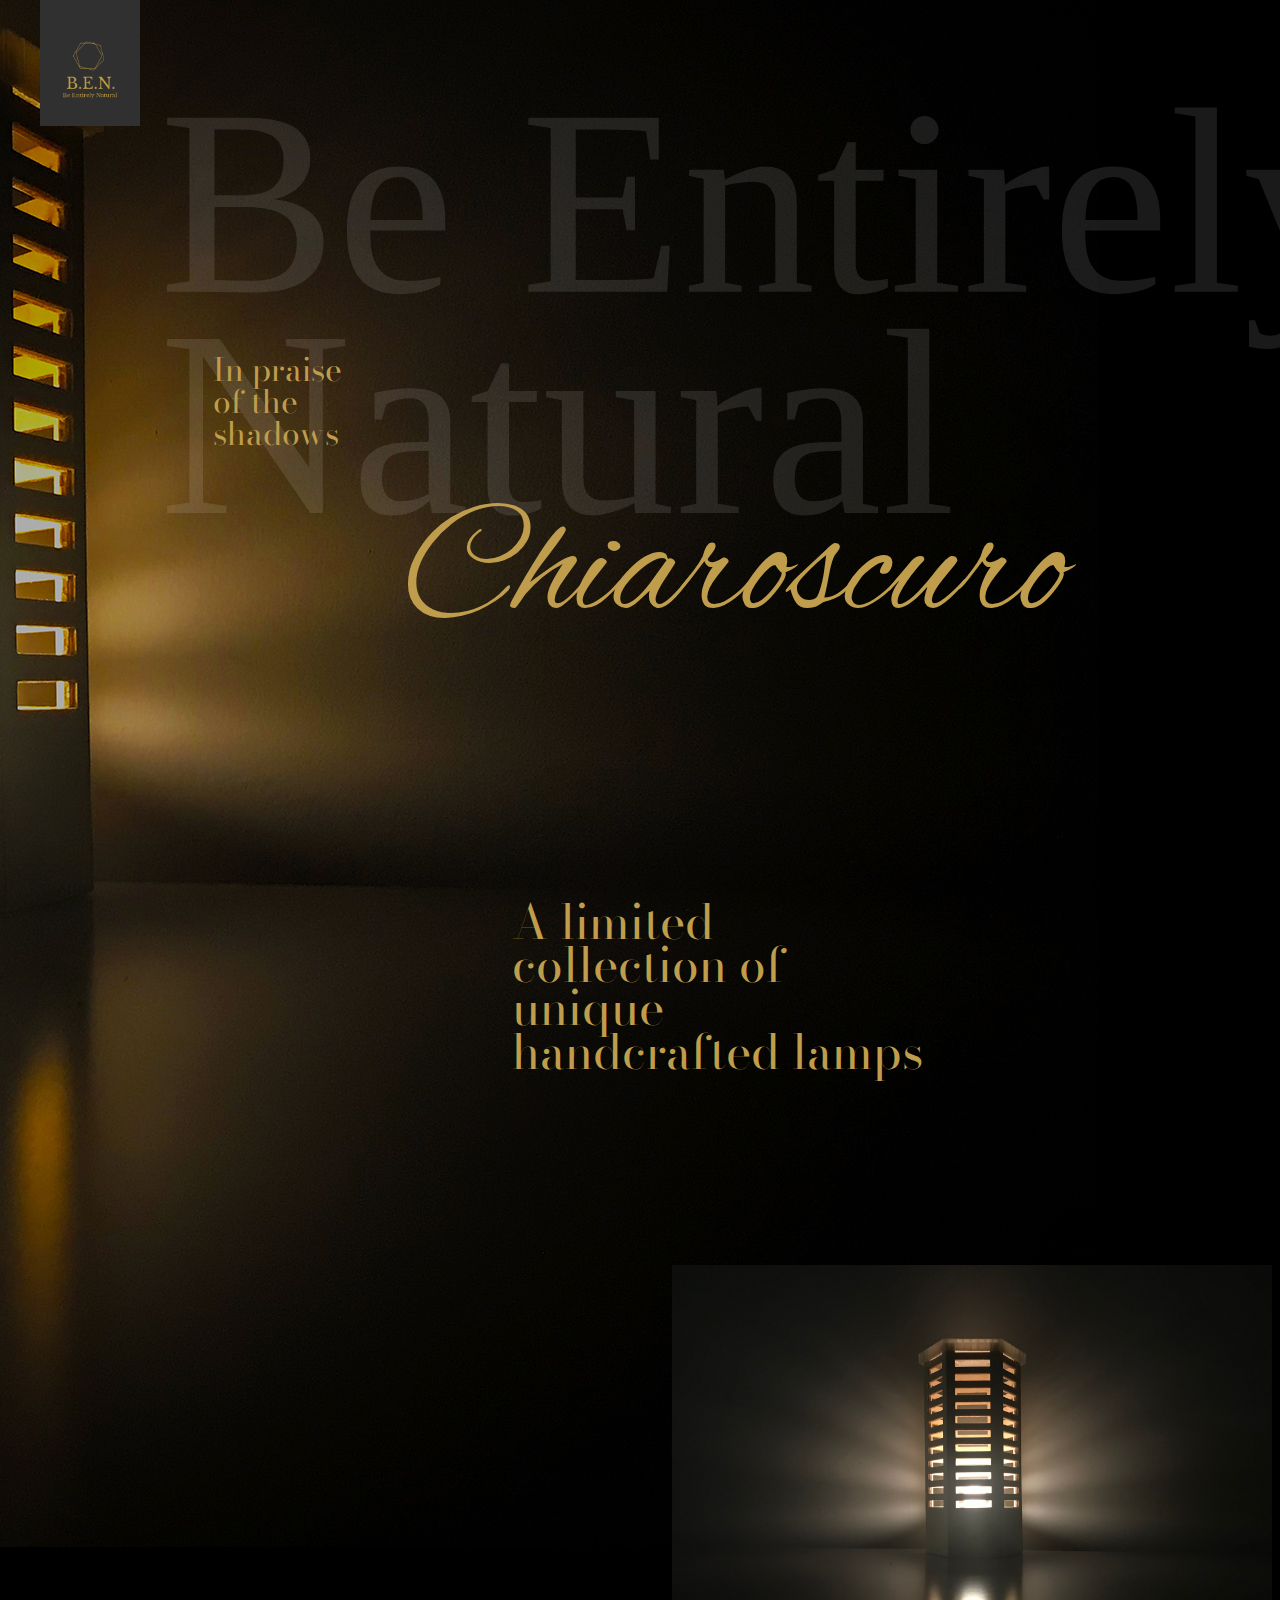
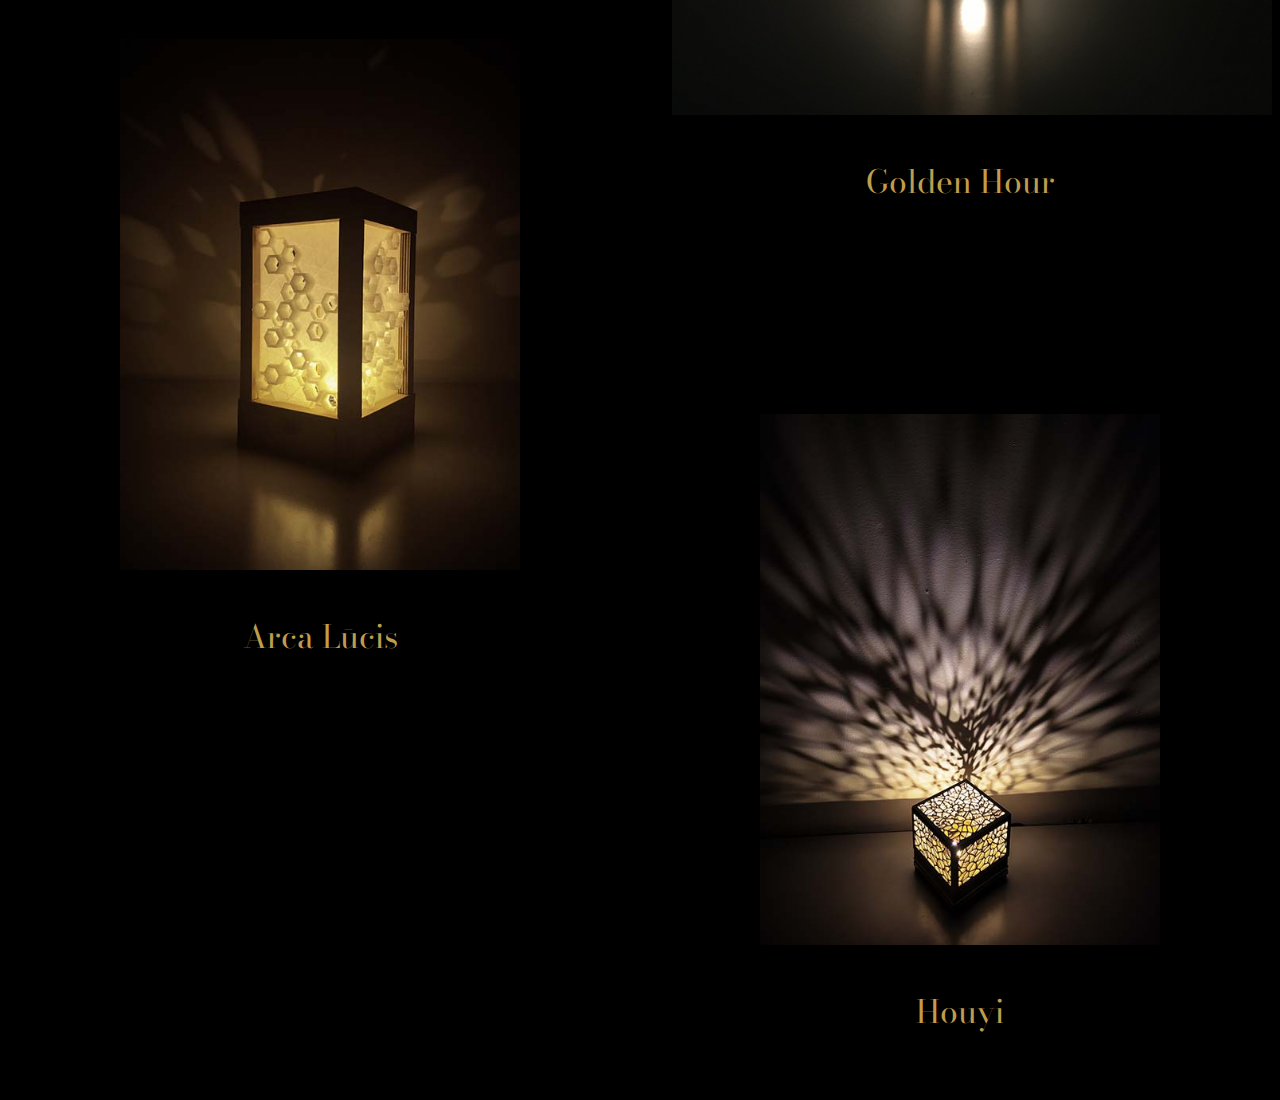
==== commit eadb83c5: "changed title of lamp" ====
--- a/website/index.html
+++ b/website/index.html
@@ -72,7 +72,7 @@
         <figure id="arcas">
           <a href="arcasLucis.html">
             <img src="assets/lamp6.jpg" alt="Arcas Lucis lamp image" />
-            <figcaption>Arcas Lucis</figcaption>
+            <figcaption>Arca Lūcis</figcaption>
           </a>
         </figure>
 
--- a/website/css/main.css
+++ b/website/css/main.css
@@ -46,13 +46,15 @@
 }
 
 .productSection a:link,
-.productSection a:visited {
+.productSection a:visited,
+.ressources a:link,
+.ressources a:visited {
   color: #bf9d4c; /* gold */
   text-decoration: none;
   font-weight: 200;
 }
 
-.productSection a:hover {
+.productSection a:hover .ressources a:hover {
   color: #bf9d4c; /* gold */
   text-decoration: underline;
 }
